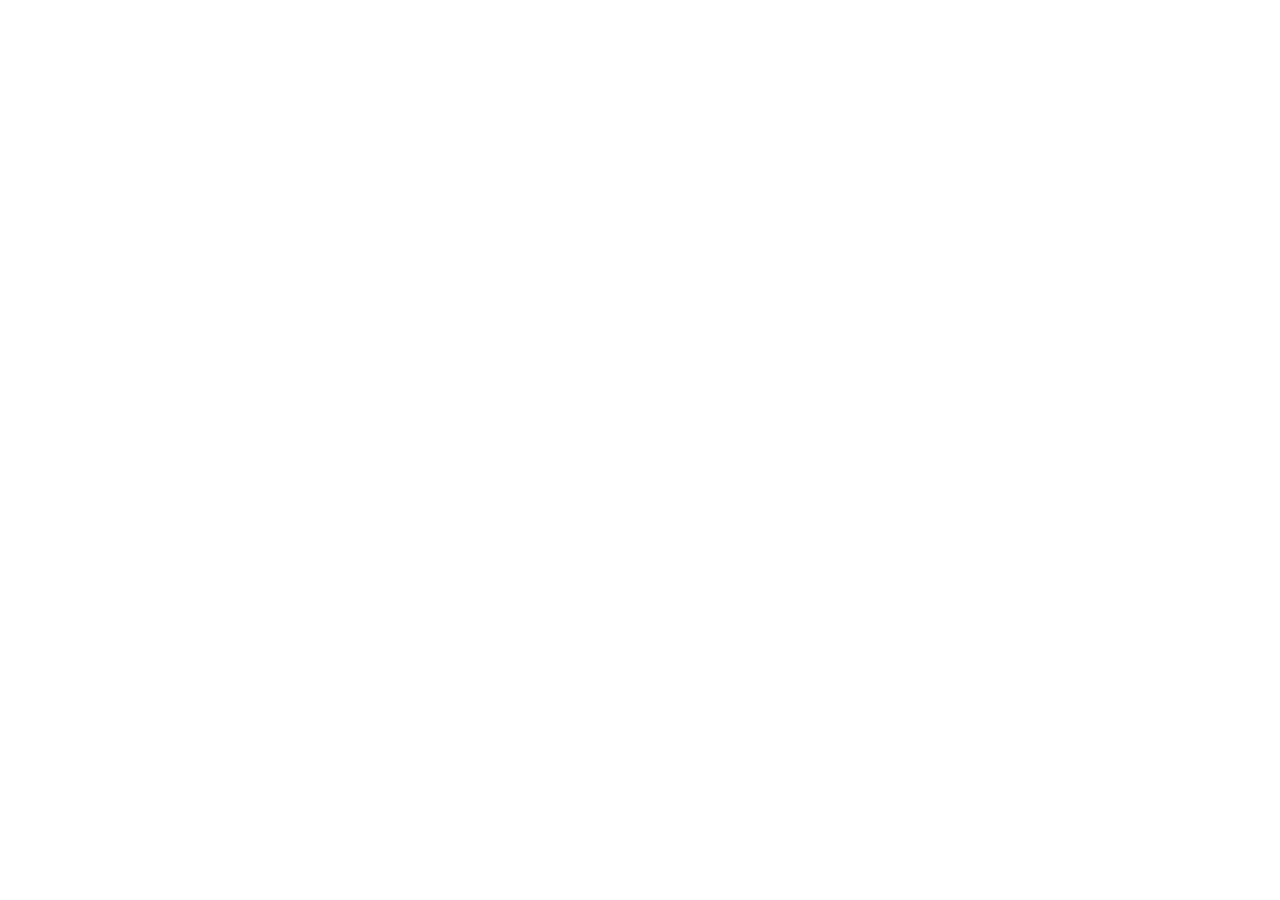
==== index.html @ b515dbd4 "Update from https://github.com/abdell1999/abrjson/commit/8614fbbdc8816eead1b904720fb4e2eae559dd4a" ====
<!DOCTYPE html><html><head><meta charset="utf-8"><meta name="viewport" content="width=device-width, initial-scale=1"><script async src="https://www.googletagmanager.com/gtag/js?id=G-S13BR3J35Y"></script><script type="text/javascript">
            window.dataLayer = window.dataLayer || [];
            function gtag(){dataLayer.push(arguments);}
            gtag('js', new Date());

            gtag('config', 'G-S13BR3J35Y');
          </script><link rel="stylesheet" href="/abrjson-public/_nuxt/entry.BUyEuAUj.css" crossorigin><link rel="modulepreload" as="script" crossorigin href="/abrjson-public/_nuxt/CYt4Bqj6.js"><script type="module" src="/abrjson-public/_nuxt/CYt4Bqj6.js" crossorigin></script><link rel="icon" type="image/svg+xml" href="/favicon.svg"><link rel="apple-touch-icon" href="/apple-touch-icon.png"></head><body><div id="__nuxt"></div><div id="teleports"></div><script>window.__NUXT__={};window.__NUXT__.config={public:{i18n:{baseUrl:"",defaultLocale:"en",rootRedirect:"",redirectStatusCode:302,skipSettingLocaleOnNavigate:false,locales:[{code:"en",name:"English",language:""},{code:"es",name:"Español",language:""},{code:"zh",name:"中文",language:""}],detectBrowserLanguage:{alwaysRedirect:false,cookieCrossOrigin:false,cookieDomain:"",cookieKey:"i18n_redirected",cookieSecure:false,fallbackLocale:"",redirectOn:"root",useCookie:true},experimental:{localeDetector:"",typedPages:true,typedOptionsAndMessages:false,alternateLinkCanonicalQueries:true,devCache:false,cacheLifetime:"",stripMessagesPayload:false,preload:false,strictSeo:false,nitroContextDetection:true,httpCacheDuration:10,compactRoutes:false},domainLocales:{en:{domain:""},es:{domain:""},zh:{domain:""}}}},app:{baseURL:"/abrjson-public/",buildId:"bcb914f8-5e88-4499-9015-f0b22628afab",buildAssetsDir:"/_nuxt/",cdnURL:""}}</script><script type="application/json" data-nuxt-data="nuxt-app" data-ssr="false" id="__NUXT_DATA__">[{"prerenderedAt":1,"serverRendered":2},1777631347122,false]</script></body></html>
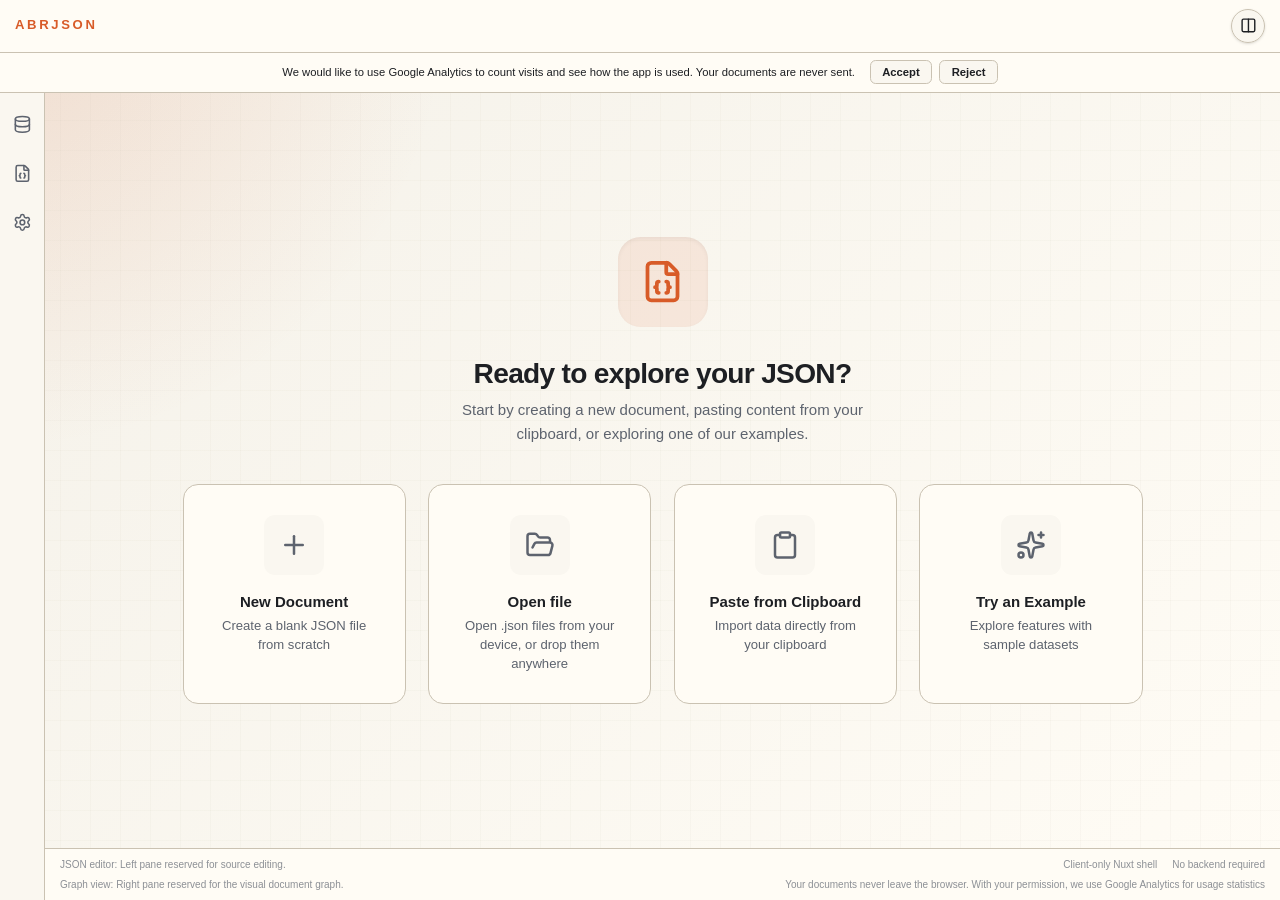
==== commit 7a90e8ad: "Update from https://github.com/abdell1999/abrjson/commit/7af341789eace788a2f06f0ed84a5e013ba805d7" ====
--- a/index.html
+++ b/index.html
@@ -1,7 +1 @@
-<!DOCTYPE html><html><head><meta charset="utf-8"><meta name="viewport" content="width=device-width, initial-scale=1"><script async src="https://www.googletagmanager.com/gtag/js?id=G-S13BR3J35Y"></script><script type="text/javascript">
-            window.dataLayer = window.dataLayer || [];
-            function gtag(){dataLayer.push(arguments);}
-            gtag('js', new Date());
-
-            gtag('config', 'G-S13BR3J35Y');
-          </script><link rel="stylesheet" href="/abrjson-public/_nuxt/entry.BUyEuAUj.css" crossorigin><link rel="modulepreload" as="script" crossorigin href="/abrjson-public/_nuxt/CYt4Bqj6.js"><script type="module" src="/abrjson-public/_nuxt/CYt4Bqj6.js" crossorigin></script><link rel="icon" type="image/svg+xml" href="/favicon.svg"><link rel="apple-touch-icon" href="/apple-touch-icon.png"></head><body><div id="__nuxt"></div><div id="teleports"></div><script>window.__NUXT__={};window.__NUXT__.config={public:{i18n:{baseUrl:"",defaultLocale:"en",rootRedirect:"",redirectStatusCode:302,skipSettingLocaleOnNavigate:false,locales:[{code:"en",name:"English",language:""},{code:"es",name:"Español",language:""},{code:"zh",name:"中文",language:""}],detectBrowserLanguage:{alwaysRedirect:false,cookieCrossOrigin:false,cookieDomain:"",cookieKey:"i18n_redirected",cookieSecure:false,fallbackLocale:"",redirectOn:"root",useCookie:true},experimental:{localeDetector:"",typedPages:true,typedOptionsAndMessages:false,alternateLinkCanonicalQueries:true,devCache:false,cacheLifetime:"",stripMessagesPayload:false,preload:false,strictSeo:false,nitroContextDetection:true,httpCacheDuration:10,compactRoutes:false},domainLocales:{en:{domain:""},es:{domain:""},zh:{domain:""}}}},app:{baseURL:"/abrjson-public/",buildId:"bcb914f8-5e88-4499-9015-f0b22628afab",buildAssetsDir:"/_nuxt/",cdnURL:""}}</script><script type="application/json" data-nuxt-data="nuxt-app" data-ssr="false" id="__NUXT_DATA__">[{"prerenderedAt":1,"serverRendered":2},1777631347122,false]</script></body></html>+<!DOCTYPE html><html><head><meta charset="utf-8"><meta name="viewport" content="width=device-width, initial-scale=1"><title>ABRjson - Local-first JSON workspace</title><link rel="stylesheet" href="/_nuxt/entry.CZPBuN_g.css" crossorigin><link rel="modulepreload" as="script" crossorigin href="/_nuxt/BQSiT5eI.js"><script type="module" src="/_nuxt/BQSiT5eI.js" crossorigin></script><link rel="icon" type="image/svg+xml" href="favicon.svg"><link rel="apple-touch-icon" href="apple-touch-icon.png"><script id="unhead:payload" type="application/json">{"title":"ABRjson - Local-first JSON workspace"}</script></head><body><div id="__nuxt"></div><div id="teleports"></div><script>window.__NUXT__={};window.__NUXT__.config={public:{i18n:{baseUrl:"",defaultLocale:"en",rootRedirect:"",redirectStatusCode:302,skipSettingLocaleOnNavigate:false,locales:[{code:"en",name:"English",language:""},{code:"es",name:"Español",language:""},{code:"zh",name:"中文",language:""}],detectBrowserLanguage:{alwaysRedirect:false,cookieCrossOrigin:false,cookieDomain:"",cookieKey:"i18n_redirected",cookieSecure:false,fallbackLocale:"",redirectOn:"root",useCookie:true},experimental:{localeDetector:"",typedPages:true,typedOptionsAndMessages:false,alternateLinkCanonicalQueries:true,devCache:false,cacheLifetime:"",stripMessagesPayload:false,preload:false,strictSeo:false,nitroContextDetection:true,httpCacheDuration:10,compactRoutes:false},domainLocales:{en:{domain:""},es:{domain:""},zh:{domain:""}}}},app:{baseURL:"/",buildId:"e115a7e1-f57d-4213-b5f0-303e96c4cd90",buildAssetsDir:"/_nuxt/",cdnURL:""}}</script><script type="application/json" data-nuxt-data="nuxt-app" data-ssr="false" id="__NUXT_DATA__">[{"prerenderedAt":1,"serverRendered":2},1794953875057,false]</script></body></html>
--- a/_nuxt/entry.CZPBuN_g.css
+++ b/_nuxt/entry.CZPBuN_g.css
@@ -0,0 +1 @@
+@layer properties{@supports ((-webkit-hyphens:none) and (not (margin-trim:inline))) or ((-moz-orient:inline) and (not (color:rgb(from red r g b)))){*,::backdrop,:after,:before{--tw-translate-x:0;--tw-translate-y:0;--tw-translate-z:0;--tw-scale-x:1;--tw-scale-y:1;--tw-scale-z:1;--tw-rotate-x:initial;--tw-rotate-y:initial;--tw-rotate-z:initial;--tw-skew-x:initial;--tw-skew-y:initial;--tw-space-y-reverse:0;--tw-border-style:solid;--tw-leading:initial;--tw-font-weight:initial;--tw-tracking:initial;--tw-ordinal:initial;--tw-slashed-zero:initial;--tw-numeric-figure:initial;--tw-numeric-spacing:initial;--tw-numeric-fraction:initial;--tw-shadow:0 0 #0000;--tw-shadow-color:initial;--tw-shadow-alpha:100%;--tw-inset-shadow:0 0 #0000;--tw-inset-shadow-color:initial;--tw-inset-shadow-alpha:100%;--tw-ring-color:initial;--tw-ring-shadow:0 0 #0000;--tw-inset-ring-color:initial;--tw-inset-ring-shadow:0 0 #0000;--tw-ring-inset:initial;--tw-ring-offset-width:0px;--tw-ring-offset-color:#fff;--tw-ring-offset-shadow:0 0 #0000;--tw-outline-style:solid;--tw-blur:initial;--tw-brightness:initial;--tw-contrast:initial;--tw-grayscale:initial;--tw-hue-rotate:initial;--tw-invert:initial;--tw-opacity:initial;--tw-saturate:initial;--tw-sepia:initial;--tw-drop-shadow:initial;--tw-drop-shadow-color:initial;--tw-drop-shadow-alpha:100%;--tw-drop-shadow-size:initial;--tw-backdrop-blur:initial;--tw-backdrop-brightness:initial;--tw-backdrop-contrast:initial;--tw-backdrop-grayscale:initial;--tw-backdrop-hue-rotate:initial;--tw-backdrop-invert:initial;--tw-backdrop-opacity:initial;--tw-backdrop-saturate:initial;--tw-backdrop-sepia:initial;--tw-duration:initial;--tw-ease:initial}}}@layer theme{:host,:root{--font-sans:ui-sans-serif,system-ui,sans-serif,"Apple Color Emoji","Segoe UI Emoji","Segoe UI Symbol","Noto Color Emoji";--font-mono:ui-monospace,SFMono-Regular,Menlo,Monaco,Consolas,"Liberation Mono","Courier New",monospace;--color-red-500:oklch(63.7% .237 25.331);--color-amber-300:oklch(87.9% .169 91.605);--color-amber-400:oklch(82.8% .189 84.429);--color-amber-500:oklch(76.9% .188 70.08);--color-emerald-500:oklch(69.6% .17 162.48);--color-sky-500:oklch(68.5% .169 237.323);--color-indigo-400:oklch(67.3% .182 276.935);--color-indigo-500:oklch(58.5% .233 277.117);--color-slate-400:oklch(70.4% .04 256.788);--color-slate-500:oklch(55.4% .046 257.417);--color-gray-400:oklch(70.7% .022 261.325);--color-gray-500:oklch(55.1% .027 264.364);--spacing:.25rem;--container-md:28rem;--container-2xl:42rem;--container-5xl:64rem;--text-xs:.75rem;--text-xs--line-height:1.33333;--text-sm:.875rem;--text-sm--line-height:1.42857;--text-base:1rem;--text-base--line-height:1.5;--text-lg:1.125rem;--text-lg--line-height:1.55556;--text-3xl:1.875rem;--text-3xl--line-height:1.2;--font-weight-medium:500;--font-weight-semibold:600;--font-weight-bold:700;--tracking-tight:-.025em;--tracking-wider:.05em;--tracking-widest:.1em;--radius-sm:.25rem;--radius-md:.375rem;--radius-lg:.5rem;--radius-xl:.75rem;--radius-2xl:1rem;--radius-3xl:1.5rem;--ease-in:cubic-bezier(.4,0,1,1);--ease-out:cubic-bezier(0,0,.2,1);--ease-in-out:cubic-bezier(.4,0,.2,1);--blur-sm:8px;--blur-md:12px;--default-transition-duration:.15s;--default-transition-timing-function:cubic-bezier(.4,0,.2,1);--default-font-family:var(--font-sans);--default-mono-font-family:var(--font-mono)}}@layer base{*,::backdrop,:after,:before{border:0 solid;box-sizing:border-box;margin:0;padding:0}::file-selector-button{border:0 solid;box-sizing:border-box;margin:0;padding:0}:host,html{-webkit-text-size-adjust:100%;font-family:var(--default-font-family,ui-sans-serif,system-ui,sans-serif,"Apple Color Emoji","Segoe UI Emoji","Segoe UI Symbol","Noto Color Emoji");font-feature-settings:var(--default-font-feature-settings,normal);font-variation-settings:var(--default-font-variation-settings,normal);line-height:1.5;-moz-tab-size:4;-o-tab-size:4;tab-size:4;-webkit-tap-highlight-color:transparent}hr{border-top-width:1px;color:inherit;height:0}abbr:where([title]){-webkit-text-decoration:underline dotted;text-decoration:underline dotted}h1,h2,h3,h4,h5,h6{font-size:inherit;font-weight:inherit}a{color:inherit;-webkit-text-decoration:inherit;text-decoration:inherit}b,strong{font-weight:bolder}code,kbd,pre,samp{font-family:var(--default-mono-font-family,ui-monospace,SFMono-Regular,Menlo,Monaco,Consolas,"Liberation Mono","Courier New",monospace);font-feature-settings:var(--default-mono-font-feature-settings,normal);font-size:1em;font-variation-settings:var(--default-mono-font-variation-settings,normal)}small{font-size:80%}sub,sup{font-size:75%;line-height:0;position:relative;vertical-align:baseline}sub{bottom:-.25em}sup{top:-.5em}table{border-collapse:collapse;border-color:inherit;text-indent:0}:-moz-focusring{outline:auto}progress{vertical-align:baseline}summary{display:list-item}menu,ol,ul{list-style:none}audio,canvas,embed,iframe,img,object,svg,video{display:block;vertical-align:middle}img,video{height:auto;max-width:100%}button,input,optgroup,select,textarea{background-color:#0000;border-radius:0;color:inherit;font:inherit;font-feature-settings:inherit;font-variation-settings:inherit;letter-spacing:inherit;opacity:1}::file-selector-button{background-color:#0000;border-radius:0;color:inherit;font:inherit;font-feature-settings:inherit;font-variation-settings:inherit;letter-spacing:inherit;opacity:1}:where(select:is([multiple],[size])) optgroup{font-weight:bolder}:where(select:is([multiple],[size])) optgroup option{padding-inline-start:20px}::file-selector-button{margin-inline-end:4px}::-moz-placeholder{opacity:1}::placeholder{opacity:1}@supports (not (-webkit-appearance:-apple-pay-button)) or (contain-intrinsic-size:1px){::-moz-placeholder{color:currentColor}::placeholder{color:currentColor}@supports (color:color-mix(in lab,red,red)){::-moz-placeholder{color:color-mix(in oklab,currentcolor 50%,transparent)}::placeholder{color:color-mix(in oklab,currentcolor 50%,transparent)}}}textarea{resize:vertical}::-webkit-search-decoration{-webkit-appearance:none}::-webkit-date-and-time-value{min-height:1lh;text-align:inherit}::-webkit-datetime-edit{display:inline-flex}::-webkit-datetime-edit-fields-wrapper{padding:0}::-webkit-datetime-edit,::-webkit-datetime-edit-year-field{padding-block:0}::-webkit-datetime-edit-day-field,::-webkit-datetime-edit-month-field{padding-block:0}::-webkit-datetime-edit-hour-field,::-webkit-datetime-edit-minute-field{padding-block:0}::-webkit-datetime-edit-millisecond-field,::-webkit-datetime-edit-second-field{padding-block:0}::-webkit-datetime-edit-meridiem-field{padding-block:0}::-webkit-calendar-picker-indicator{line-height:1}:-moz-ui-invalid{box-shadow:none}button,input:where([type=button],[type=reset],[type=submit]){-webkit-appearance:button;-moz-appearance:button;appearance:button}::file-selector-button{-webkit-appearance:button;-moz-appearance:button;appearance:button}::-webkit-inner-spin-button,::-webkit-outer-spin-button{height:auto}[hidden]:where(:not([hidden=until-found])){display:none!important}:root{color-scheme:light;--font-sans:"Aptos","IBM Plex Sans","Helvetica Neue",sans-serif;--font-mono:"Cascadia Code","JetBrains Mono","SFMono-Regular",monospace;--color-canvas:244 241 233;--color-surface:255 252 245;--color-panel:250 247 240;--color-panel-strong:234 229 218;--color-text:29 31 35;--color-text-muted:93 99 110;--color-border:202 194 178;--color-accent:216 91 40;--color-accent-contrast:255 247 237;--color-editor:255 255 255;--color-editor-text:29 31 35;--color-graph-root:46 111 111;--color-graph-leaf:216 91 40;--shadow-shell:0 1.5rem 4rem #3f352929;--radius-shell:1.5rem;--radius-panel:1rem;--duration-normal:.18s}:root[data-theme=dark]{color-scheme:dark;--color-canvas:14 17 22;--color-surface:22 27 34;--color-panel:28 34 42;--color-panel-strong:38 47 58;--color-text:238 242 246;--color-text-muted:157 169 181;--color-border:62 74 88;--color-accent:247 147 71;--color-accent-contrast:37 24 16;--color-editor:8 11 16;--color-editor-text:218 232 222;--color-graph-root:88 196 180;--color-graph-leaf:247 147 71;--shadow-shell:0 1.5rem 4rem #00000057}html{background:radial-gradient(circle at top left,rgb(var(--color-accent)/.14),transparent 30rem),linear-gradient(135deg,rgb(var(--color-canvas)),rgb(var(--color-surface)));font-family:var(--font-sans);font-size:15px;line-height:1.6;transition:background-color var(--duration-normal) ease,color var(--duration-normal) ease}body,html{min-height:100%}body{background:linear-gradient(rgb(var(--color-border)/.08) 1px,transparent 1px),linear-gradient(90deg,rgb(var(--color-border)/.08) 1px,transparent 1px);background-size:2rem 2rem;color:rgb(var(--color-text));margin:0}button{font:inherit}}@layer components{.font-code{font-family:var(--font-mono)}}@layer utilities{.\@container\/canvas{container:canvas/inline-size}.\@container{container-type:inline-size}.pointer-events-none{pointer-events:none}.collapse{visibility:collapse}.visible{visibility:visible}.sr-only{border-width:0;clip-path:inset(50%);height:1px;margin:-1px;overflow:hidden;padding:0;white-space:nowrap;width:1px}.absolute,.sr-only{position:absolute}.fixed{position:fixed}.relative{position:relative}.inset-0{inset:calc(var(--spacing)*0)}.-start{inset-inline-start:calc(var(--spacing)*-1)}.start{inset-inline-start:var(--spacing)}.end{inset-inline-end:var(--spacing)}.top-3{top:calc(var(--spacing)*3)}.top-4{top:calc(var(--spacing)*4)}.-right-0\.5{right:calc(var(--spacing)*-.5)}.right-3{right:calc(var(--spacing)*3)}.bottom-3{bottom:calc(var(--spacing)*3)}.bottom-12{bottom:calc(var(--spacing)*12)}.left-1\/2{left:50%}.left-3{left:calc(var(--spacing)*3)}.left-4{left:calc(var(--spacing)*4)}.left-14{left:calc(var(--spacing)*14)}.z-10{z-index:10}.z-20{z-index:20}.z-30{z-index:30}.z-50{z-index:50}.z-\[60\]{z-index:60}.container{width:100%}@media(min-width:40rem){.container{max-width:40rem}}@media(min-width:48rem){.container{max-width:48rem}}@media(min-width:64rem){.container{max-width:64rem}}@media(min-width:80rem){.container{max-width:80rem}}@media(min-width:96rem){.container{max-width:96rem}}.mx-1{margin-inline:calc(var(--spacing)*1)}.mx-auto{margin-inline:auto}.mt-0\.5{margin-top:calc(var(--spacing)*.5)}.mt-1{margin-top:calc(var(--spacing)*1)}.mt-2{margin-top:calc(var(--spacing)*2)}.mt-3{margin-top:calc(var(--spacing)*3)}.mt-4{margin-top:calc(var(--spacing)*4)}.mt-auto{margin-top:auto}.mr-2{margin-right:calc(var(--spacing)*2)}.mb-1{margin-bottom:calc(var(--spacing)*1)}.mb-2{margin-bottom:calc(var(--spacing)*2)}.mb-3{margin-bottom:calc(var(--spacing)*3)}.mb-4{margin-bottom:calc(var(--spacing)*4)}.mb-8{margin-bottom:calc(var(--spacing)*8)}.mb-10{margin-bottom:calc(var(--spacing)*10)}.ml-1{margin-left:calc(var(--spacing)*1)}.ml-2{margin-left:calc(var(--spacing)*2)}.block{display:block}.flex{display:flex}.grid{display:grid}.hidden{display:none}.inline{display:inline}.inline-block{display:inline-block}.inline-flex{display:inline-flex}.table{display:table}.h-1{height:calc(var(--spacing)*1)}.h-2{height:calc(var(--spacing)*2)}.h-3{height:calc(var(--spacing)*3)}.h-3\.5{height:calc(var(--spacing)*3.5)}.h-4{height:calc(var(--spacing)*4)}.h-4\.5{height:calc(var(--spacing)*4.5)}.h-5{height:calc(var(--spacing)*5)}.h-6{height:calc(var(--spacing)*6)}.h-8{height:calc(var(--spacing)*8)}.h-9{height:calc(var(--spacing)*9)}.h-10{height:calc(var(--spacing)*10)}.h-12{height:calc(var(--spacing)*12)}.h-14{height:calc(var(--spacing)*14)}.h-16{height:calc(var(--spacing)*16)}.h-24{height:calc(var(--spacing)*24)}.h-full{height:100%}.h-screen{height:100vh}.max-h-80{max-height:calc(var(--spacing)*80)}.max-h-\[50\%\]{max-height:50%}.max-h-\[min\(32rem\,calc\(100\%-2rem\)\)\]{max-height:min(32rem,100% - 2rem)}.min-h-0{min-height:calc(var(--spacing)*0)}.min-h-\[12rem\]{min-height:12rem}.min-h-\[16rem\]{min-height:16rem}.min-h-\[28rem\]{min-height:28rem}.w-1{width:calc(var(--spacing)*1)}.w-1\/3{width:33.3333%}.w-2{width:calc(var(--spacing)*2)}.w-3{width:calc(var(--spacing)*3)}.w-3\.5{width:calc(var(--spacing)*3.5)}.w-4{width:calc(var(--spacing)*4)}.w-4\.5{width:calc(var(--spacing)*4.5)}.w-5{width:calc(var(--spacing)*5)}.w-6{width:calc(var(--spacing)*6)}.w-8{width:calc(var(--spacing)*8)}.w-9{width:calc(var(--spacing)*9)}.w-12{width:calc(var(--spacing)*12)}.w-24{width:calc(var(--spacing)*24)}.w-72{width:calc(var(--spacing)*72)}.w-\[min\(30rem\,calc\(100\%-2rem\)\)\]{width:min(30rem,100% - 2rem)}.w-full{width:100%}.w-px{width:1px}.w-screen{width:100vw}.max-w-2xl{max-width:var(--container-2xl)}.max-w-5xl{max-width:var(--container-5xl)}.max-w-\[calc\(100\%-1\.5rem\)\]{max-width:calc(100% - 1.5rem)}.max-w-\[min\(90vw\,32rem\)\]{max-width:min(90vw,32rem)}.max-w-md{max-width:var(--container-md)}.min-w-0{min-width:calc(var(--spacing)*0)}.min-w-\[120px\]{min-width:120px}.flex-1{flex:1}.shrink-0{flex-shrink:0}.grow{flex-grow:1}.origin-left{transform-origin:0}.-translate-x-1\/2{--tw-translate-x:-50%}.-translate-x-1\/2,.-translate-x-full{translate:var(--tw-translate-x) var(--tw-translate-y)}.-translate-x-full{--tw-translate-x:-100%}.translate-x-0{--tw-translate-x:calc(var(--spacing)*0);translate:var(--tw-translate-x) var(--tw-translate-y)}.scale-0{--tw-scale-x:0%;--tw-scale-y:0%;--tw-scale-z:0%}.scale-0,.scale-100{scale:var(--tw-scale-x) var(--tw-scale-y)}.scale-100{--tw-scale-x:100%;--tw-scale-y:100%;--tw-scale-z:100%}.-rotate-90{rotate:-90deg}.rotate-0{rotate:0deg}.rotate-90{rotate:90deg}.transform{transform:var(--tw-rotate-x,) var(--tw-rotate-y,) var(--tw-rotate-z,) var(--tw-skew-x,) var(--tw-skew-y,)}.cursor-col-resize{cursor:col-resize}.cursor-default{cursor:default}.cursor-grab{cursor:grab}.cursor-pointer{cursor:pointer}.cursor-row-resize{cursor:row-resize}.touch-none{touch-action:none}.resize-y{resize:vertical}.list-disc{list-style-type:disc}.grid-cols-1{grid-template-columns:repeat(1,minmax(0,1fr))}.grid-cols-\[1fr_auto\]{grid-template-columns:1fr auto}.flex-col{flex-direction:column}.flex-row{flex-direction:row}.flex-wrap{flex-wrap:wrap}.place-items-start{place-items:start}.items-center{align-items:center}.items-start{align-items:flex-start}.justify-between{justify-content:space-between}.justify-center{justify-content:center}.justify-end{justify-content:flex-end}.gap-0{gap:calc(var(--spacing)*0)}.gap-1{gap:calc(var(--spacing)*1)}.gap-1\.5{gap:calc(var(--spacing)*1.5)}.gap-2{gap:calc(var(--spacing)*2)}.gap-3{gap:calc(var(--spacing)*3)}.gap-4{gap:calc(var(--spacing)*4)}.gap-6{gap:calc(var(--spacing)*6)}:where(.space-y-1>:not(:last-child)){--tw-space-y-reverse:0;margin-block-end:calc(var(--spacing)*1*(1 - var(--tw-space-y-reverse)));margin-block-start:calc(var(--spacing)*1*var(--tw-space-y-reverse))}.gap-x-3{-moz-column-gap:calc(var(--spacing)*3);column-gap:calc(var(--spacing)*3)}.gap-x-4{-moz-column-gap:calc(var(--spacing)*4);column-gap:calc(var(--spacing)*4)}.gap-y-1{row-gap:calc(var(--spacing)*1)}.gap-y-2{row-gap:calc(var(--spacing)*2)}.self-start{align-self:flex-start}.truncate{text-overflow:ellipsis;white-space:nowrap}.overflow-hidden,.truncate{overflow:hidden}.overflow-visible{overflow:visible}.overflow-x-auto{overflow-x:auto}.overflow-y-auto{overflow-y:auto}.rounded{border-radius:.25rem}.rounded-2xl{border-radius:var(--radius-2xl)}.rounded-3xl{border-radius:var(--radius-3xl)}.rounded-\[1\.25rem\]{border-radius:1.25rem}.rounded-\[var\(--radius-panel\)\]{border-radius:var(--radius-panel)}.rounded-\[var\(--radius-shell\)\]{border-radius:var(--radius-shell)}.rounded-full{border-radius:3.40282e+38px}.rounded-lg{border-radius:var(--radius-lg)}.rounded-md{border-radius:var(--radius-md)}.rounded-sm{border-radius:var(--radius-sm)}.rounded-xl{border-radius:var(--radius-xl)}.border{border-style:var(--tw-border-style);border-width:1px}.border-2{border-style:var(--tw-border-style);border-width:2px}.border-t{border-top-style:var(--tw-border-style);border-top-width:1px}.border-r{border-right-style:var(--tw-border-style);border-right-width:1px}.border-b{border-bottom-style:var(--tw-border-style);border-bottom-width:1px}.border-l{border-left-style:var(--tw-border-style);border-left-width:1px}.border-dashed{--tw-border-style:dashed;border-style:dashed}.border-\[rgb\(var\(--color-accent\)\)\]{border-color:rgb(var(--color-accent))}.border-\[rgb\(var\(--color-accent\)\/0\.5\)\]{border-color:rgb(var(--color-accent)/.5)}.border-\[rgb\(var\(--color-border\)\)\]{border-color:rgb(var(--color-border))}.border-\[rgb\(var\(--color-graph-root\)\)\]{border-color:rgb(var(--color-graph-root))}.border-\[rgb\(var\(--color-text\)\/0\.1\)\]{border-color:rgb(var(--color-text)/.1)}.border-amber-500\/30{border-color:#f99c004d}@supports (color:color-mix(in lab,red,red)){.border-amber-500\/30{border-color:color-mix(in oklab,var(--color-amber-500) 30%,transparent)}}.border-emerald-500\/30{border-color:#00bb7f4d}@supports (color:color-mix(in lab,red,red)){.border-emerald-500\/30{border-color:color-mix(in oklab,var(--color-emerald-500) 30%,transparent)}}.border-gray-500\/30{border-color:#6a72824d}@supports (color:color-mix(in lab,red,red)){.border-gray-500\/30{border-color:color-mix(in oklab,var(--color-gray-500) 30%,transparent)}}.border-indigo-500\/30{border-color:#625fff4d}@supports (color:color-mix(in lab,red,red)){.border-indigo-500\/30{border-color:color-mix(in oklab,var(--color-indigo-500) 30%,transparent)}}.border-red-500\/50{border-color:#fb2c3680}@supports (color:color-mix(in lab,red,red)){.border-red-500\/50{border-color:color-mix(in oklab,var(--color-red-500) 50%,transparent)}}.border-sky-500\/30{border-color:#00a5ef4d}@supports (color:color-mix(in lab,red,red)){.border-sky-500\/30{border-color:color-mix(in oklab,var(--color-sky-500) 30%,transparent)}}.border-slate-500\/30{border-color:#62748e4d}@supports (color:color-mix(in lab,red,red)){.border-slate-500\/30{border-color:color-mix(in oklab,var(--color-slate-500) 30%,transparent)}}.border-transparent{border-color:#0000}.bg-\[rgb\(var\(--color-accent\)\)\]{background-color:rgb(var(--color-accent))}.bg-\[rgb\(var\(--color-accent\)\/0\.1\)\]{background-color:rgb(var(--color-accent)/.1)}.bg-\[rgb\(var\(--color-accent\)\/0\.08\)\]{background-color:rgb(var(--color-accent)/.08)}.bg-\[rgb\(var\(--color-accent\)\/0\.12\)\]{background-color:rgb(var(--color-accent)/.12)}.bg-\[rgb\(var\(--color-accent\)\/0\.14\)\]{background-color:rgb(var(--color-accent)/.14)}.bg-\[rgb\(var\(--color-accent\)\/0\.15\)\]{background-color:rgb(var(--color-accent)/.15)}.bg-\[rgb\(var\(--color-accent\)\/0\.22\)\]{background-color:rgb(var(--color-accent)/.22)}.bg-\[rgb\(var\(--color-border\)\)\]{background-color:rgb(var(--color-border))}.bg-\[rgb\(var\(--color-border\)\/0\.5\)\]{background-color:rgb(var(--color-border)/.5)}.bg-\[rgb\(var\(--color-canvas\)\/0\.68\)\]{background-color:rgb(var(--color-canvas)/.68)}.bg-\[rgb\(var\(--color-editor\)\)\]{background-color:rgb(var(--color-editor))}.bg-\[rgb\(var\(--color-panel\)\)\]{background-color:rgb(var(--color-panel))}.bg-\[rgb\(var\(--color-panel\)\/0\.8\)\]{background-color:rgb(var(--color-panel)/.8)}.bg-\[rgb\(var\(--color-panel\)\/0\.9\)\]{background-color:rgb(var(--color-panel)/.9)}.bg-\[rgb\(var\(--color-panel\)\/0\.88\)\]{background-color:rgb(var(--color-panel)/.88)}.bg-\[rgb\(var\(--color-panel\)\/0\.92\)\]{background-color:rgb(var(--color-panel)/.92)}.bg-\[rgb\(var\(--color-surface\)\)\]{background-color:rgb(var(--color-surface))}.bg-\[rgb\(var\(--color-surface\)\/0\.7\)\]{background-color:rgb(var(--color-surface)/.7)}.bg-\[rgb\(var\(--color-surface\)\/0\.8\)\]{background-color:rgb(var(--color-surface)/.8)}.bg-\[rgb\(var\(--color-surface\)\/0\.72\)\]{background-color:rgb(var(--color-surface)/.72)}.bg-\[rgb\(var\(--color-surface\)\/0\.82\)\]{background-color:rgb(var(--color-surface)/.82)}.bg-\[rgb\(var\(--color-surface\)\/0\.92\)\]{background-color:rgb(var(--color-surface)/.92)}.bg-\[rgb\(var\(--color-text\)\)\]{background-color:rgb(var(--color-text))}.bg-\[rgb\(var\(--color-text\)\/0\.08\)\]{background-color:rgb(var(--color-text)/.08)}.bg-amber-300\/60{background-color:#ffd23699}@supports (color:color-mix(in lab,red,red)){.bg-amber-300\/60{background-color:color-mix(in oklab,var(--color-amber-300) 60%,transparent)}}.bg-amber-500\/15{background-color:#f99c0026}@supports (color:color-mix(in lab,red,red)){.bg-amber-500\/15{background-color:color-mix(in oklab,var(--color-amber-500) 15%,transparent)}}.bg-emerald-500\/15{background-color:#00bb7f26}@supports (color:color-mix(in lab,red,red)){.bg-emerald-500\/15{background-color:color-mix(in oklab,var(--color-emerald-500) 15%,transparent)}}.bg-gray-500\/15{background-color:#6a728226}@supports (color:color-mix(in lab,red,red)){.bg-gray-500\/15{background-color:color-mix(in oklab,var(--color-gray-500) 15%,transparent)}}.bg-indigo-500\/15{background-color:#625fff26}@supports (color:color-mix(in lab,red,red)){.bg-indigo-500\/15{background-color:color-mix(in oklab,var(--color-indigo-500) 15%,transparent)}}.bg-red-500\/10{background-color:#fb2c361a}@supports (color:color-mix(in lab,red,red)){.bg-red-500\/10{background-color:color-mix(in oklab,var(--color-red-500) 10%,transparent)}}.bg-sky-500\/15{background-color:#00a5ef26}@supports (color:color-mix(in lab,red,red)){.bg-sky-500\/15{background-color:color-mix(in oklab,var(--color-sky-500) 15%,transparent)}}.bg-slate-500\/15{background-color:#62748e26}@supports (color:color-mix(in lab,red,red)){.bg-slate-500\/15{background-color:color-mix(in oklab,var(--color-slate-500) 15%,transparent)}}.bg-\[radial-gradient\(circle_at_center\,rgb\(var\(--color-accent\)\/0\.12\)\,transparent_24rem\)\]{background-image:radial-gradient(circle at center,rgb(var(--color-accent)/.12),transparent 24rem)}.fill-\[rgb\(var\(--color-text-muted\)\)\]{fill:rgb(var(--color-text-muted))}.p-0\.5{padding:calc(var(--spacing)*.5)}.p-1{padding:calc(var(--spacing)*1)}.p-2{padding:calc(var(--spacing)*2)}.p-3{padding:calc(var(--spacing)*3)}.p-4{padding:calc(var(--spacing)*4)}.p-6{padding:calc(var(--spacing)*6)}.p-8{padding:calc(var(--spacing)*8)}.px-0\.5{padding-inline:calc(var(--spacing)*.5)}.px-1{padding-inline:calc(var(--spacing)*1)}.px-1\.5{padding-inline:calc(var(--spacing)*1.5)}.px-2{padding-inline:calc(var(--spacing)*2)}.px-3{padding-inline:calc(var(--spacing)*3)}.px-4{padding-inline:calc(var(--spacing)*4)}.px-5{padding-inline:calc(var(--spacing)*5)}.py-0\.5{padding-block:calc(var(--spacing)*.5)}.py-1{padding-block:calc(var(--spacing)*1)}.py-1\.5{padding-block:calc(var(--spacing)*1.5)}.py-2{padding-block:calc(var(--spacing)*2)}.py-3{padding-block:calc(var(--spacing)*3)}.py-4{padding-block:calc(var(--spacing)*4)}.py-6{padding-block:calc(var(--spacing)*6)}.py-20{padding-block:calc(var(--spacing)*20)}.pt-2{padding-top:calc(var(--spacing)*2)}.pt-3{padding-top:calc(var(--spacing)*3)}.pt-4{padding-top:calc(var(--spacing)*4)}.pb-3{padding-bottom:calc(var(--spacing)*3)}.pl-4{padding-left:calc(var(--spacing)*4)}.text-center{text-align:center}.text-left{text-align:left}.font-sans{font-family:var(--font-sans)}.text-3xl{font-size:var(--text-3xl);line-height:var(--tw-leading,var(--text-3xl--line-height))}.text-base{font-size:var(--text-base);line-height:var(--tw-leading,var(--text-base--line-height))}.text-lg{font-size:var(--text-lg);line-height:var(--tw-leading,var(--text-lg--line-height))}.text-sm{font-size:var(--text-sm);line-height:var(--tw-leading,var(--text-sm--line-height))}.text-xs{font-size:var(--text-xs);line-height:var(--tw-leading,var(--text-xs--line-height))}.text-\[9px\]{font-size:9px}.text-\[10px\]{font-size:10px}.leading-5{--tw-leading:calc(var(--spacing)*5);line-height:calc(var(--spacing)*5)}.font-bold{--tw-font-weight:var(--font-weight-bold);font-weight:var(--font-weight-bold)}.font-medium{--tw-font-weight:var(--font-weight-medium);font-weight:var(--font-weight-medium)}.font-semibold{--tw-font-weight:var(--font-weight-semibold);font-weight:var(--font-weight-semibold)}.tracking-\[0\.2em\]{--tw-tracking:.2em;letter-spacing:.2em}.tracking-\[0\.14em\]{--tw-tracking:.14em;letter-spacing:.14em}.tracking-\[0\.22em\]{--tw-tracking:.22em;letter-spacing:.22em}.tracking-tight{--tw-tracking:var(--tracking-tight);letter-spacing:var(--tracking-tight)}.tracking-wider{--tw-tracking:var(--tracking-wider);letter-spacing:var(--tracking-wider)}.tracking-widest{--tw-tracking:var(--tracking-widest);letter-spacing:var(--tracking-widest)}.break-words{overflow-wrap:break-word}.break-all{word-break:break-all}.whitespace-nowrap{white-space:nowrap}.text-\[rgb\(var\(--color-accent\)\)\]{color:rgb(var(--color-accent))}.text-\[rgb\(var\(--color-accent-contrast\)\)\]{color:rgb(var(--color-accent-contrast))}.text-\[rgb\(var\(--color-editor-text\)\)\]{color:rgb(var(--color-editor-text))}.text-\[rgb\(var\(--color-surface\)\)\]{color:rgb(var(--color-surface))}.text-\[rgb\(var\(--color-text\)\)\]{color:rgb(var(--color-text))}.text-\[rgb\(var\(--color-text\)\/0\.6\)\]{color:rgb(var(--color-text)/.6)}.text-\[rgb\(var\(--color-text\)\/0\.7\)\]{color:rgb(var(--color-text)/.7)}.text-\[rgb\(var\(--color-text-muted\)\)\]{color:rgb(var(--color-text-muted))}.text-amber-500{color:var(--color-amber-500)}.text-emerald-500{color:var(--color-emerald-500)}.text-gray-400{color:var(--color-gray-400)}.text-indigo-400{color:var(--color-indigo-400)}.text-red-500{color:var(--color-red-500)}.text-sky-500{color:var(--color-sky-500)}.text-slate-400{color:var(--color-slate-400)}.uppercase{text-transform:uppercase}.ordinal{--tw-ordinal:ordinal;font-variant-numeric:var(--tw-ordinal,) var(--tw-slashed-zero,) var(--tw-numeric-figure,) var(--tw-numeric-spacing,) var(--tw-numeric-fraction,)}.placeholder-\[rgb\(var\(--color-text-muted\)\)\]::-moz-placeholder{color:rgb(var(--color-text-muted))}.placeholder-\[rgb\(var\(--color-text-muted\)\)\]::placeholder{color:rgb(var(--color-text-muted))}.opacity-0{opacity:0}.opacity-60{opacity:.6}.opacity-70{opacity:.7}.opacity-100{opacity:1}.shadow-2xl{--tw-shadow:0 25px 50px -12px var(--tw-shadow-color,#00000040)}.shadow-2xl,.shadow-\[inset_3px_0_0_rgb\(251_191_36\)\]{box-shadow:var(--tw-inset-shadow),var(--tw-inset-ring-shadow),var(--tw-ring-offset-shadow),var(--tw-ring-shadow),var(--tw-shadow)}.shadow-\[inset_3px_0_0_rgb\(251_191_36\)\]{--tw-shadow:inset 3px 0 0 var(--tw-shadow-color,#fbbf24)}.shadow-\[var\(--shadow-shell\)\]{--tw-shadow:var(--shadow-shell)}.shadow-\[var\(--shadow-shell\)\],.shadow-inner{box-shadow:var(--tw-inset-shadow),var(--tw-inset-ring-shadow),var(--tw-ring-offset-shadow),var(--tw-ring-shadow),var(--tw-shadow)}.shadow-inner{--tw-shadow:inset 0 2px 4px 0 var(--tw-shadow-color,#0000000d)}.shadow-lg{--tw-shadow:0 10px 15px -3px var(--tw-shadow-color,#0000001a),0 4px 6px -4px var(--tw-shadow-color,#0000001a)}.shadow-lg,.shadow-md{box-shadow:var(--tw-inset-shadow),var(--tw-inset-ring-shadow),var(--tw-ring-offset-shadow),var(--tw-ring-shadow),var(--tw-shadow)}.shadow-md{--tw-shadow:0 4px 6px -1px var(--tw-shadow-color,#0000001a),0 2px 4px -2px var(--tw-shadow-color,#0000001a)}.shadow-sm{--tw-shadow:0 1px 3px 0 var(--tw-shadow-color,#0000001a),0 1px 2px -1px var(--tw-shadow-color,#0000001a)}.ring-2,.shadow-sm{box-shadow:var(--tw-inset-shadow),var(--tw-inset-ring-shadow),var(--tw-ring-offset-shadow),var(--tw-ring-shadow),var(--tw-shadow)}.ring-2{--tw-ring-shadow:var(--tw-ring-inset,) 0 0 0 calc(2px + var(--tw-ring-offset-width)) var(--tw-ring-color,currentcolor)}.ring-\[rgb\(var\(--color-accent\)\/0\.3\)\]{--tw-ring-color:rgb(var(--color-accent)/.3)}.ring-amber-400\/60{--tw-ring-color:#fcbb0099}@supports (color:color-mix(in lab,red,red)){.ring-amber-400\/60{--tw-ring-color:color-mix(in oklab,var(--color-amber-400) 60%,transparent)}}.outline{outline-style:var(--tw-outline-style);outline-width:1px}.filter{filter:var(--tw-blur,) var(--tw-brightness,) var(--tw-contrast,) var(--tw-grayscale,) var(--tw-hue-rotate,) var(--tw-invert,) var(--tw-saturate,) var(--tw-sepia,) var(--tw-drop-shadow,)}.backdrop-blur{--tw-backdrop-blur:blur(8px)}.backdrop-blur,.backdrop-blur-md{-webkit-backdrop-filter:var(--tw-backdrop-blur,) var(--tw-backdrop-brightness,) var(--tw-backdrop-contrast,) var(--tw-backdrop-grayscale,) var(--tw-backdrop-hue-rotate,) var(--tw-backdrop-invert,) var(--tw-backdrop-opacity,) var(--tw-backdrop-saturate,) var(--tw-backdrop-sepia,);backdrop-filter:var(--tw-backdrop-blur,) var(--tw-backdrop-brightness,) var(--tw-backdrop-contrast,) var(--tw-backdrop-grayscale,) var(--tw-backdrop-hue-rotate,) var(--tw-backdrop-invert,) var(--tw-backdrop-opacity,) var(--tw-backdrop-saturate,) var(--tw-backdrop-sepia,)}.backdrop-blur-md{--tw-backdrop-blur:blur(var(--blur-md))}.backdrop-blur-sm{--tw-backdrop-blur:blur(var(--blur-sm));-webkit-backdrop-filter:var(--tw-backdrop-blur,) var(--tw-backdrop-brightness,) var(--tw-backdrop-contrast,) var(--tw-backdrop-grayscale,) var(--tw-backdrop-hue-rotate,) var(--tw-backdrop-invert,) var(--tw-backdrop-opacity,) var(--tw-backdrop-saturate,) var(--tw-backdrop-sepia,);backdrop-filter:var(--tw-backdrop-blur,) var(--tw-backdrop-brightness,) var(--tw-backdrop-contrast,) var(--tw-backdrop-grayscale,) var(--tw-backdrop-hue-rotate,) var(--tw-backdrop-invert,) var(--tw-backdrop-opacity,) var(--tw-backdrop-saturate,) var(--tw-backdrop-sepia,)}.transition{transition-duration:var(--tw-duration,var(--default-transition-duration));transition-property:color,background-color,border-color,outline-color,text-decoration-color,fill,stroke,--tw-gradient-from,--tw-gradient-via,--tw-gradient-to,opacity,box-shadow,transform,translate,scale,rotate,filter,backdrop-filter,display,content-visibility,overlay,pointer-events;transition-timing-function:var(--tw-ease,var(--default-transition-timing-function))}.transition-\[flex-basis\,opacity\]{transition-duration:var(--tw-duration,var(--default-transition-duration));transition-property:flex-basis,opacity;transition-timing-function:var(--tw-ease,var(--default-transition-timing-function))}.transition-all{transition-duration:var(--tw-duration,var(--default-transition-duration));transition-property:all;transition-timing-function:var(--tw-ease,var(--default-transition-timing-function))}.transition-colors{transition-duration:var(--tw-duration,var(--default-transition-duration));transition-property:color,background-color,border-color,outline-color,text-decoration-color,fill,stroke,--tw-gradient-from,--tw-gradient-via,--tw-gradient-to;transition-timing-function:var(--tw-ease,var(--default-transition-timing-function))}.transition-opacity{transition-duration:var(--tw-duration,var(--default-transition-duration));transition-property:opacity;transition-timing-function:var(--tw-ease,var(--default-transition-timing-function))}.transition-transform{transition-duration:var(--tw-duration,var(--default-transition-duration));transition-property:transform,translate,scale,rotate;transition-timing-function:var(--tw-ease,var(--default-transition-timing-function))}.duration-150{--tw-duration:.15s;transition-duration:.15s}.duration-200{--tw-duration:.2s;transition-duration:.2s}.duration-300{--tw-duration:.3s;transition-duration:.3s}.duration-500{--tw-duration:.5s;transition-duration:.5s}.ease-in{--tw-ease:var(--ease-in);transition-timing-function:var(--ease-in)}.ease-in-out{--tw-ease:var(--ease-in-out);transition-timing-function:var(--ease-in-out)}.ease-out{--tw-ease:var(--ease-out);transition-timing-function:var(--ease-out)}.\[contain\:strict\]{contain:strict}.outline-none{--tw-outline-style:none;outline-style:none}.select-none{-webkit-user-select:none;-moz-user-select:none;user-select:none}@media(hover:hover){.group-hover\:scale-100:is(:where(.group):hover *){--tw-scale-x:100%;--tw-scale-y:100%;--tw-scale-z:100%;scale:var(--tw-scale-x) var(--tw-scale-y)}.group-hover\:bg-\[rgb\(var\(--color-accent\)\/0\.1\)\]:is(:where(.group):hover *){background-color:rgb(var(--color-accent)/.1)}.group-hover\:text-\[rgb\(var\(--color-accent\)\)\]:is(:where(.group):hover *){color:rgb(var(--color-accent))}}.placeholder\:text-\[rgb\(var\(--color-text-muted\)\)\]::-moz-placeholder{color:rgb(var(--color-text-muted))}.placeholder\:text-\[rgb\(var\(--color-text-muted\)\)\]::placeholder{color:rgb(var(--color-text-muted))}@media(hover:hover){.hover\:-translate-y-0\.5:hover{--tw-translate-y:calc(var(--spacing)*-.5);translate:var(--tw-translate-x) var(--tw-translate-y)}.hover\:scale-110:hover{--tw-scale-x:110%;--tw-scale-y:110%;--tw-scale-z:110%;scale:var(--tw-scale-x) var(--tw-scale-y)}.hover\:border-\[rgb\(var\(--color-accent\)\)\]:hover{border-color:rgb(var(--color-accent))}.hover\:border-\[rgb\(var\(--color-accent\)\/0\.56\)\]:hover{border-color:rgb(var(--color-accent)/.56)}.hover\:bg-\[rgb\(var\(--color-accent\)\/0\.1\)\]:hover{background-color:rgb(var(--color-accent)/.1)}.hover\:bg-\[rgb\(var\(--color-accent\)\/0\.3\)\]:hover{background-color:rgb(var(--color-accent)/.3)}.hover\:bg-\[rgb\(var\(--color-accent\)\/0\.04\)\]:hover{background-color:rgb(var(--color-accent)/.04)}.hover\:bg-\[rgb\(var\(--color-accent\)\/0\.08\)\]:hover{background-color:rgb(var(--color-accent)/.08)}.hover\:bg-\[rgb\(var\(--color-accent\)\/0\.12\)\]:hover{background-color:rgb(var(--color-accent)/.12)}.hover\:bg-\[rgb\(var\(--color-accent\)\/0\.16\)\]:hover{background-color:rgb(var(--color-accent)/.16)}.hover\:bg-\[rgb\(var\(--color-accent\)\/0\.22\)\]:hover{background-color:rgb(var(--color-accent)/.22)}.hover\:bg-\[rgb\(var\(--color-accent\)\/0\.24\)\]:hover{background-color:rgb(var(--color-accent)/.24)}.hover\:bg-\[rgb\(var\(--color-panel\)\)\]:hover{background-color:rgb(var(--color-panel))}.hover\:bg-\[rgb\(var\(--color-surface\)\)\]:hover{background-color:rgb(var(--color-surface))}.hover\:text-\[rgb\(var\(--color-accent\)\)\]:hover{color:rgb(var(--color-accent))}.hover\:text-\[rgb\(var\(--color-text\)\)\]:hover{color:rgb(var(--color-text))}.hover\:opacity-90:hover{opacity:.9}.hover\:opacity-100:hover{opacity:1}.hover\:shadow-lg:hover{--tw-shadow:0 10px 15px -3px var(--tw-shadow-color,#0000001a),0 4px 6px -4px var(--tw-shadow-color,#0000001a);box-shadow:var(--tw-inset-shadow),var(--tw-inset-ring-shadow),var(--tw-ring-offset-shadow),var(--tw-ring-shadow),var(--tw-shadow)}}.focus\:border-\[rgb\(var\(--color-accent\)\)\]:focus{border-color:rgb(var(--color-accent))}.focus\:ring-2:focus{--tw-ring-shadow:var(--tw-ring-inset,) 0 0 0 calc(2px + var(--tw-ring-offset-width)) var(--tw-ring-color,currentcolor);box-shadow:var(--tw-inset-shadow),var(--tw-inset-ring-shadow),var(--tw-ring-offset-shadow),var(--tw-ring-shadow),var(--tw-shadow)}.focus\:ring-\[rgb\(var\(--color-accent\)\/0\.22\)\]:focus{--tw-ring-color:rgb(var(--color-accent)/.22)}.focus\:ring-\[rgb\(var\(--color-accent\)\/0\.42\)\]:focus{--tw-ring-color:rgb(var(--color-accent)/.42)}.focus\:outline-none:focus{--tw-outline-style:none;outline-style:none}.active\:cursor-grabbing:active{cursor:grabbing}.disabled\:cursor-not-allowed:disabled{cursor:not-allowed}.disabled\:opacity-50:disabled{opacity:.5}.disabled\:opacity-55:disabled{opacity:.55}@media(hover:hover){.disabled\:hover\:translate-y-0:disabled:hover{--tw-translate-y:calc(var(--spacing)*0);translate:var(--tw-translate-x) var(--tw-translate-y)}.disabled\:hover\:bg-\[rgb\(var\(--color-accent\)\/0\.12\)\]:disabled:hover{background-color:rgb(var(--color-accent)/.12)}}@media(min-width:40rem){.sm\:block{display:block}.sm\:inline-block{display:inline-block}.sm\:w-80{width:calc(var(--spacing)*80)}.sm\:grid-cols-2{grid-template-columns:repeat(2,minmax(0,1fr))}.sm\:p-4{padding:calc(var(--spacing)*4)}.sm\:text-lg{font-size:var(--text-lg);line-height:var(--tw-leading,var(--text-lg--line-height))}}@media(min-width:64rem){.lg\:grid-cols-4{grid-template-columns:repeat(4,minmax(0,1fr))}}@container (min-width:640px){.\@min-\[640px\]\:max-h-none{max-height:none}.\@min-\[640px\]\:w-\[18rem\]{width:18rem}.\@min-\[640px\]\:flex-row{flex-direction:row}}@container canvas (min-width:20rem){.\@min-\[20rem\]\/canvas\:block{display:block}}@container canvas (min-width:32rem){.\@min-\[32rem\]\/canvas\:h-24{height:calc(var(--spacing)*24)}.\@min-\[32rem\]\/canvas\:w-36{width:calc(var(--spacing)*36)}}}@property --tw-translate-x{syntax:"*";inherits:false;initial-value:0}@property --tw-translate-y{syntax:"*";inherits:false;initial-value:0}@property --tw-translate-z{syntax:"*";inherits:false;initial-value:0}@property --tw-scale-x{syntax:"*";inherits:false;initial-value:1}@property --tw-scale-y{syntax:"*";inherits:false;initial-value:1}@property --tw-scale-z{syntax:"*";inherits:false;initial-value:1}@property --tw-rotate-x{syntax:"*";inherits:false}@property --tw-rotate-y{syntax:"*";inherits:false}@property --tw-rotate-z{syntax:"*";inherits:false}@property --tw-skew-x{syntax:"*";inherits:false}@property --tw-skew-y{syntax:"*";inherits:false}@property --tw-space-y-reverse{syntax:"*";inherits:false;initial-value:0}@property --tw-border-style{syntax:"*";inherits:false;initial-value:solid}@property --tw-leading{syntax:"*";inherits:false}@property --tw-font-weight{syntax:"*";inherits:false}@property --tw-tracking{syntax:"*";inherits:false}@property --tw-ordinal{syntax:"*";inherits:false}@property --tw-slashed-zero{syntax:"*";inherits:false}@property --tw-numeric-figure{syntax:"*";inherits:false}@property --tw-numeric-spacing{syntax:"*";inherits:false}@property --tw-numeric-fraction{syntax:"*";inherits:false}@property --tw-shadow{syntax:"*";inherits:false;initial-value:0 0 #0000}@property --tw-shadow-color{syntax:"*";inherits:false}@property --tw-shadow-alpha{syntax:"<percentage>";inherits:false;initial-value:100%}@property --tw-inset-shadow{syntax:"*";inherits:false;initial-value:0 0 #0000}@property --tw-inset-shadow-color{syntax:"*";inherits:false}@property --tw-inset-shadow-alpha{syntax:"<percentage>";inherits:false;initial-value:100%}@property --tw-ring-color{syntax:"*";inherits:false}@property --tw-ring-shadow{syntax:"*";inherits:false;initial-value:0 0 #0000}@property --tw-inset-ring-color{syntax:"*";inherits:false}@property --tw-inset-ring-shadow{syntax:"*";inherits:false;initial-value:0 0 #0000}@property --tw-ring-inset{syntax:"*";inherits:false}@property --tw-ring-offset-width{syntax:"<length>";inherits:false;initial-value:0}@property --tw-ring-offset-color{syntax:"*";inherits:false;initial-value:#fff}@property --tw-ring-offset-shadow{syntax:"*";inherits:false;initial-value:0 0 #0000}@property --tw-outline-style{syntax:"*";inherits:false;initial-value:solid}@property --tw-blur{syntax:"*";inherits:false}@property --tw-brightness{syntax:"*";inherits:false}@property --tw-contrast{syntax:"*";inherits:false}@property --tw-grayscale{syntax:"*";inherits:false}@property --tw-hue-rotate{syntax:"*";inherits:false}@property --tw-invert{syntax:"*";inherits:false}@property --tw-opacity{syntax:"*";inherits:false}@property --tw-saturate{syntax:"*";inherits:false}@property --tw-sepia{syntax:"*";inherits:false}@property --tw-drop-shadow{syntax:"*";inherits:false}@property --tw-drop-shadow-color{syntax:"*";inherits:false}@property --tw-drop-shadow-alpha{syntax:"<percentage>";inherits:false;initial-value:100%}@property --tw-drop-shadow-size{syntax:"*";inherits:false}@property --tw-backdrop-blur{syntax:"*";inherits:false}@property --tw-backdrop-brightness{syntax:"*";inherits:false}@property --tw-backdrop-contrast{syntax:"*";inherits:false}@property --tw-backdrop-grayscale{syntax:"*";inherits:false}@property --tw-backdrop-hue-rotate{syntax:"*";inherits:false}@property --tw-backdrop-invert{syntax:"*";inherits:false}@property --tw-backdrop-opacity{syntax:"*";inherits:false}@property --tw-backdrop-saturate{syntax:"*";inherits:false}@property --tw-backdrop-sepia{syntax:"*";inherits:false}@property --tw-duration{syntax:"*";inherits:false}@property --tw-ease{syntax:"*";inherits:false}.custom-scrollbar[data-v-174b00e8]::-webkit-scrollbar{width:4px}.custom-scrollbar[data-v-174b00e8]::-webkit-scrollbar-track{background:transparent}.custom-scrollbar[data-v-174b00e8]::-webkit-scrollbar-thumb{background:rgb(var(--color-border));border-radius:2px}.custom-scrollbar[data-v-174b00e8]::-webkit-scrollbar-thumb:hover{background:rgb(var(--color-accent)/.5)}
